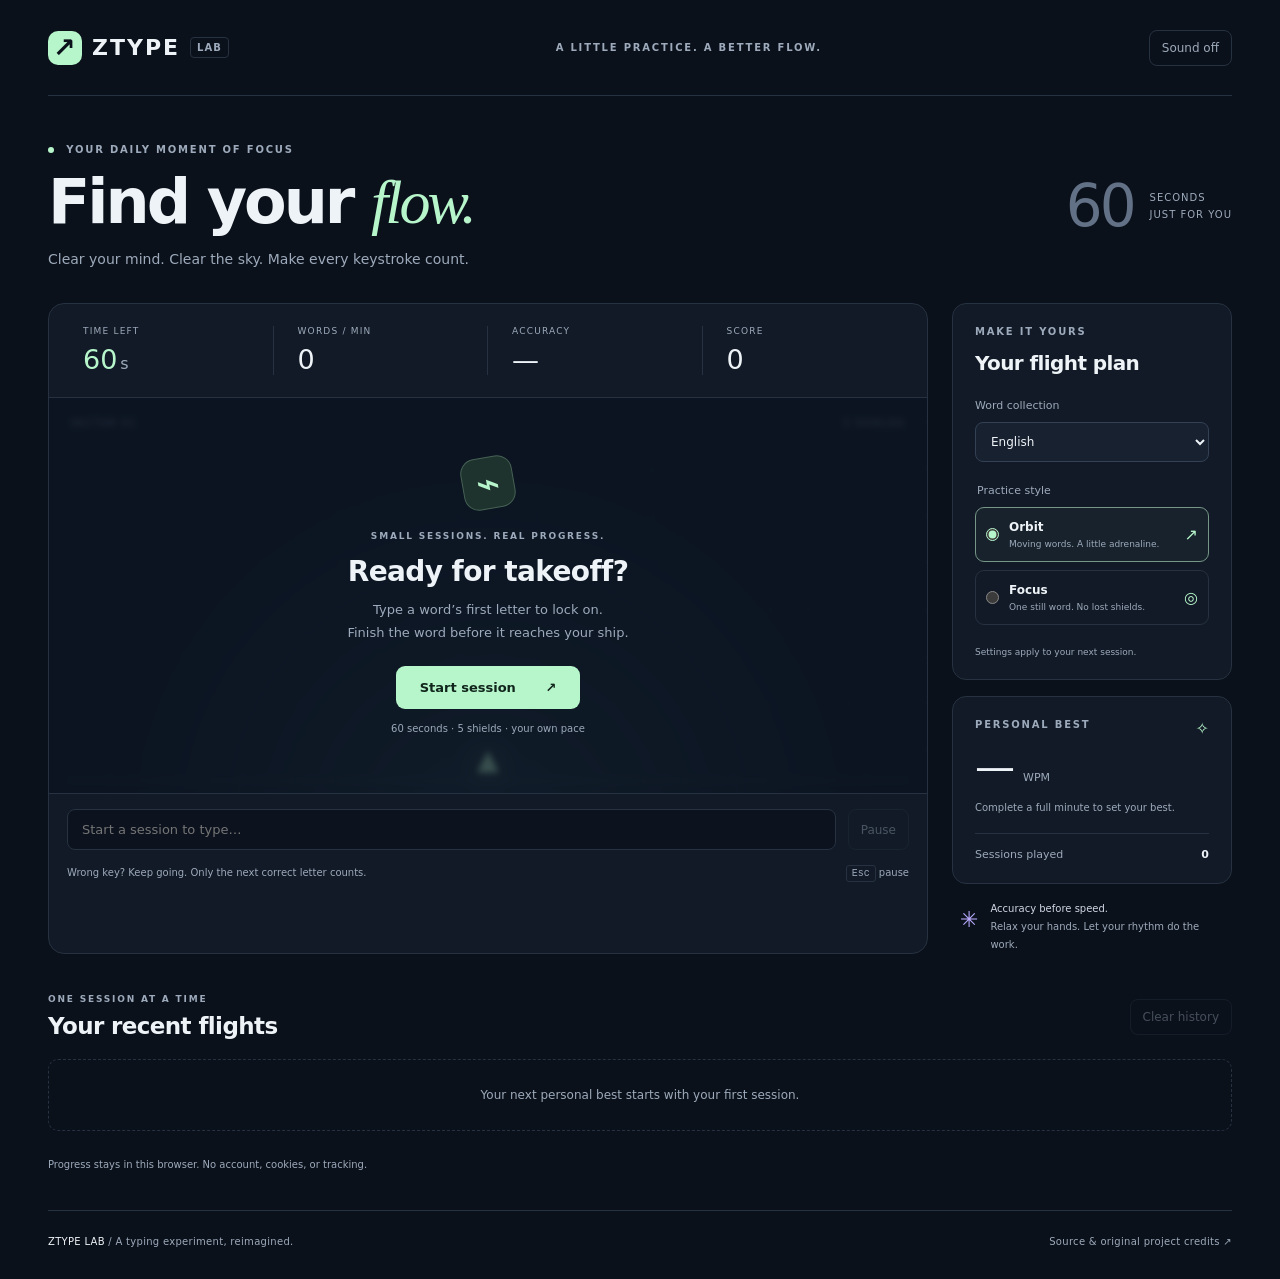
==== docs/play/index.html @ e676dd43 "Add ZType Lab browser MVP with practice modes, results and progress" ====
<!doctype html>
<html lang="en">
<head>
  <meta charset="utf-8"><meta name="viewport" content="width=device-width, initial-scale=1">
  <meta name="theme-color" content="#0b111b">
  <meta name="description" content="Build typing speed with a one-minute space challenge. Practice English, Norwegian, or coding words. No account needed.">
  <title>ZType — Find your flow</title>
  <link rel="icon" href="icon.svg" type="image/svg+xml"><link rel="stylesheet" href="style.css">
</head>
<body>
  <div class="shell">
    <header class="topbar"><a class="brand" href="./" aria-label="ZType home"><span class="brand-icon">↗</span> ZTYPE<span class="badge">LAB</span></a><span class="top-note">A LITTLE PRACTICE. A BETTER FLOW.</span><button id="sound" class="quiet" aria-pressed="false">Sound off</button></header>
    <main>
      <div class="intro"><div><p class="eyebrow"><span class="dot"></span> YOUR DAILY MOMENT OF FOCUS</p><h1>Find your <em>flow.</em></h1><p class="subtitle">Clear your mind. Clear the sky. Make every keystroke count.</p></div><div class="session-label"><strong>60</strong><span>SECONDS<br>JUST FOR YOU</span></div></div>
      <div class="workspace">
        <section class="game-panel" aria-label="Typing game">
          <div class="stats"><div><span>TIME LEFT</span><strong id="time">60<span>s</span></strong></div><div><span>WORDS / MIN</span><strong id="wpm">0</strong></div><div><span>ACCURACY</span><strong id="accuracy">—</strong></div><div><span>SCORE</span><strong id="score">0</strong></div></div>
          <div id="arena" class="arena">
            <div class="arena-label"><span id="sector">SECTOR 01</span><span id="shields">5 SHIELDS</span></div>
            <div class="orbit orbit-one"></div><div class="orbit orbit-two"></div><div id="targets" aria-hidden="true"></div>
            <div id="overlay" class="overlay">
              <div class="launch-icon" aria-hidden="true">⌁</div><p class="eyebrow">SMALL SESSIONS. REAL PROGRESS.</p><h2 id="overlay-title">Ready for takeoff?</h2><p id="overlay-copy">Type a word’s first letter to lock on.<br>Finish the word before it reaches your ship.</p><button id="start" class="primary">Start session <span aria-hidden="true">↗</span></button><span class="hint">60 seconds · 5 shields · your own pace</span>
            </div>
            <div class="ship" aria-hidden="true">▲</div><div class="boundary"></div>
          </div>
          <div class="input-row"><label class="sr-only" for="typing">Type target letters here</label><input id="typing" autocomplete="off" autocorrect="off" autocapitalize="off" spellcheck="false" placeholder="Start a session to type…" disabled aria-describedby="typing-help"><button id="pause" class="quiet" disabled>Pause</button></div>
          <div class="game-footer"><span id="typing-help">Wrong key? Keep going. Only the next correct letter counts.</span><span><kbd>Esc</kbd> pause</span></div>
          <p id="announcement" class="sr-only" role="status" aria-live="polite"></p>
        </section>
        <aside class="sidebar">
          <section class="card setup"><p class="eyebrow">MAKE IT YOURS</p><h2>Your flight plan</h2><label for="language">Word collection</label><select id="language"><option value="english">English</option><option value="norwegian">Norsk · Norwegian</option><option value="coding">Code vocabulary</option></select><fieldset><legend>Practice style</legend><label class="mode"><input type="radio" name="mode" value="arcade" checked><span><strong>Orbit</strong><small>Moving words. A little adrenaline.</small></span><span aria-hidden="true">↗</span></label><label class="mode"><input type="radio" name="mode" value="focus"><span><strong>Focus</strong><small>One still word. No lost shields.</small></span><span aria-hidden="true">◎</span></label></fieldset><p class="settings-note">Settings apply to your next session.</p></section>
          <section class="card progress"><div class="card-heading"><p class="eyebrow">PERSONAL BEST</p><span aria-hidden="true">✧</span></div><div class="best"><strong id="best">—</strong><span>WPM</span></div><p id="best-caption">Complete a full minute to set your best.</p><div class="progress-bottom"><span>Sessions played</span><strong id="sessions">0</strong></div></section>
          <section class="tip"><span aria-hidden="true">✳</span><p><strong>Accuracy before speed.</strong><br>Relax your hands. Let your rhythm do the work.</p></section>
        </aside>
      </div>
      <section class="history-section"><div class="history-heading"><div><p class="eyebrow">ONE SESSION AT A TIME</p><h2>Your recent flights</h2></div><button id="clear-history" class="quiet">Clear history</button></div><p id="empty-history">Your next personal best starts with your first session.</p><div class="table-wrap"><table id="history-table" hidden><caption class="sr-only">Last five typing sessions saved on this device</caption><thead><tr><th>Session</th><th>Collection / style</th><th>Speed</th><th>Accuracy</th><th>Score</th></tr></thead><tbody id="history"></tbody></table></div><p id="storage-note" class="privacy">Progress stays in this browser. No account, cookies, or tracking.</p></section>
    </main>
    <footer class="page-footer"><span>ZTYPE LAB <span class="muted">/ A typing experiment, reimagined.</span></span><a href="https://github.com/MohammedAli201/ztype-typing-game">Source &amp; original project credits ↗</a></footer>
  </div>
  <dialog id="results"><form method="dialog"><p class="eyebrow">SESSION COMPLETE</p><h2 id="result-title">Nice flying.</h2><p id="result-copy"></p><div class="result-grid"><div><strong id="result-wpm"></strong><span>WPM</span></div><div><strong id="result-accuracy"></strong><span>ACCURACY</span></div><div><strong id="result-cleared"></strong><span>WORDS CLEARED</span></div></div><p id="result-detail"></p><button class="primary" value="again">Fly again ↗</button><button class="quiet" value="close">Back to dashboard</button></form></dialog>
  <dialog id="clear-dialog"><form method="dialog"><h2>Clear your progress?</h2><p>This removes the sessions saved in this browser.</p><button class="primary" value="cancel">Keep my progress</button><button class="quiet" value="clear">Clear history</button></form></dialog>
  <noscript><p>This typing game needs JavaScript enabled.</p></noscript><script type="module" src="app.mjs"></script>
</body>
</html>
---- docs/play/style.css ----
:root{color-scheme:dark;--bg:#0b111b;--panel:#111a26;--border:#263141;--text:#eef3f7;--muted:#9daabb;--mint:#b7f5cb;--purple:#b9aaff;font-family:Inter,ui-sans-serif,system-ui,-apple-system,BlinkMacSystemFont,"Segoe UI",sans-serif;font-synthesis:none}
*{box-sizing:border-box}body{margin:0;background:var(--bg);color:var(--text)}button,input,select{font:inherit}button,a,input,select{touch-action:manipulation}button{cursor:pointer}button:disabled{opacity:.4;cursor:default}button:focus-visible,a:focus-visible,input:focus-visible,select:focus-visible{outline:3px solid var(--mint);outline-offset:4px}button{border:0}a{color:inherit;text-decoration:none}a:hover{text-decoration:underline}.shell{max-width:1280px;margin:auto;padding:0 48px}.topbar{height:96px;display:flex;align-items:center;justify-content:space-between;border-bottom:1px solid var(--border)}.brand{font-weight:850;letter-spacing:2px;display:flex;align-items:center;gap:10px;font-size:22px}.brand-icon{background:var(--mint);color:var(--bg);width:34px;height:34px;display:grid;place-items:center;border-radius:10px;font-size:27px}.badge{font-size:10px;font-weight:600;letter-spacing:1px;border:1px solid var(--border);padding:4px 6px;border-radius:4px;color:var(--muted)}.top-note,.eyebrow{font-size:10px;font-weight:650;letter-spacing:1.8px;color:var(--muted)}.quiet{background:transparent;color:var(--muted);padding:10px 12px;border:1px solid var(--border);border-radius:8px;font-size:12px}.quiet:hover:not(:disabled){background:#202c3c;color:var(--text)}.intro{display:flex;justify-content:space-between;align-items:center;padding:48px 0 36px}.eyebrow{margin:0 0 14px}.dot{display:inline-block;width:6px;height:6px;background:var(--mint);border-radius:50%;margin-right:7px}h1{font-size:clamp(40px,5vw,62px);letter-spacing:-3px;line-height:1.05;margin:14px 0 16px;font-weight:650}h1 em{font-family:Georgia,serif;color:var(--mint);font-weight:400}h2{font-weight:550;letter-spacing:-.6px}.subtitle{font-size:14px;color:var(--muted);margin:0}.session-label{display:flex;align-items:center;gap:16px;color:var(--muted)}.session-label strong{font-size:58px;font-weight:250;letter-spacing:-3px;color:#637187}.session-label span{font-size:10px;letter-spacing:1px;line-height:1.7}.workspace{display:grid;grid-template-columns:minmax(0,1fr) 280px;gap:24px}.game-panel{border:1px solid var(--border);border-radius:16px;overflow:hidden;background:var(--panel);min-width:0}.stats{display:grid;grid-template-columns:repeat(4,1fr);padding:22px 10px;border-bottom:1px solid var(--border)}.stats>div{padding:0 24px;border-right:1px solid var(--border)}.stats>div:last-child{border:0}.stats>div>span{display:block;color:var(--muted);font-size:9px;letter-spacing:1.2px;margin-bottom:8px}.stats strong{font-size:27px;font-weight:500;font-variant-numeric:tabular-nums}.stats strong span{font-size:16px;color:var(--muted);margin-left:3px}.stats>div:first-child strong{color:var(--mint)}.arena{height:395px;position:relative;overflow:hidden;background-color:#0d1522;background-image:radial-gradient(circle at 50% 110%,#1c3540 0,transparent 60%),radial-gradient(#8090aa55 .7px,transparent .7px);background-size:auto,39px 47px}.arena-label{position:absolute;top:20px;left:22px;right:22px;display:flex;justify-content:space-between;font-size:9px;letter-spacing:1.6px;color:#8d9cb2}.orbit{border:1px solid #4f677b25;border-radius:50%;position:absolute;left:50%;top:105%;transform:translate(-50%,-50%);pointer-events:none}.orbit-one{width:500px;height:500px}.orbit-two{width:760px;height:760px}.overlay{position:absolute;inset:0;display:flex;align-items:center;justify-content:center;flex-direction:column;z-index:3;text-align:center;padding:25px;background:#0d1522bd;backdrop-filter:blur(3px)}[hidden]{display:none!important}.launch-icon{width:52px;height:52px;border:1px solid #456254;background:#1f332e;border-radius:15px;display:grid;place-items:center;font-size:40px;color:var(--mint);margin-bottom:22px;transform:rotate(-10deg)}.overlay .eyebrow{font-size:9px}.overlay h2{font-size:28px;margin:0 0 10px}.overlay p:not(.eyebrow){font-size:13px;color:var(--muted);line-height:1.8;margin:0 0 22px}.primary{background:var(--mint);color:#10251b;border-radius:9px;padding:14px 24px;font-weight:650;font-size:13px;min-width:180px}.primary:hover{background:#d5ffdf}.primary span{margin-left:25px}.hint{font-size:10px;color:var(--muted);margin-top:14px}.ship{position:absolute;bottom:17px;left:50%;transform:translateX(-50%);color:var(--mint);font-size:28px;text-shadow:0 0 28px #b7f5cb80}.boundary{position:absolute;bottom:12px;left:20px;right:20px;border-top:1px dashed #b7f5cb40}.input-row{display:flex;gap:12px;padding:15px 18px;border-top:1px solid var(--border)}.input-row input{width:100%;min-width:0;background:#0c131e;border:1px solid var(--border);border-radius:8px;padding:12px 14px;color:var(--mint);font-size:13px}.game-footer{display:flex;justify-content:space-between;gap:12px;padding:0 18px 16px;font-size:10px;color:var(--muted);line-height:1.5}.game-footer>span:last-child{white-space:nowrap}kbd{font:9px inherit;border:1px solid var(--border);border-radius:3px;padding:2px 5px}.sidebar{display:flex;flex-direction:column;gap:16px}.card{background:var(--panel);border:1px solid var(--border);border-radius:14px;padding:22px}.card h2{font-size:20px;margin:0 0 24px}.card label:not(.mode),legend{font-size:11px;color:var(--muted);display:block;margin-bottom:10px}select{width:100%;background:#172130;border:1px solid #344155;color:var(--text);padding:11px;border-radius:8px;font-size:12px}fieldset{border:0;margin:22px 0 0;padding:0}.mode{display:flex;align-items:center;gap:10px;padding:12px 10px;border:1px solid var(--border);border-radius:9px;margin-bottom:8px;cursor:pointer}.mode:has(input:checked){border-color:#769787;background:#b7f5cb09}.mode input{accent-color:var(--mint);margin:0}.mode span:nth-child(2){flex:1}.mode strong{font-size:12px;font-weight:600;display:block}.mode small{font-size:9px;color:var(--muted);display:block;margin-top:5px}.mode>span:last-child{color:var(--mint)}.settings-note{font-size:9px;color:var(--muted);margin:14px 0 0}.card-heading{display:flex;justify-content:space-between}.card-heading>span{color:var(--mint)}.best strong{font-size:40px;font-weight:450;letter-spacing:-2px}.best>span{font-size:11px;color:var(--muted);margin-left:10px}.progress p:not(.eyebrow){font-size:10px;color:var(--muted);line-height:1.5}.progress-bottom{display:flex;justify-content:space-between;border-top:1px solid var(--border);margin-top:18px;padding-top:14px;font-size:11px;color:var(--muted)}.progress-bottom strong{color:var(--text)}.tip{display:flex;gap:12px;padding:0 8px;color:var(--muted);font-size:10px;line-height:1.8}.tip>span{font-size:22px;color:var(--purple)}.tip p{margin:0}.tip strong{font-weight:500;color:#d0d8e5}.history-section{margin:40px 0}.history-heading{display:flex;justify-content:space-between;align-items:center}.history-heading h2{font-size:23px;margin:0}.history-heading .eyebrow{font-size:9px;margin-bottom:9px}#empty-history{border:1px dashed var(--border);border-radius:10px;text-align:center;padding:28px;font-size:12px;color:var(--muted);margin-top:20px}.privacy{font-size:10px;color:var(--muted);margin-top:16px}.table-wrap{overflow-x:auto}table{width:100%;border-collapse:collapse;font-size:12px;margin-top:24px;text-align:left}th{font-size:10px;color:var(--muted);font-weight:400}th,td{padding:14px 12px;border-bottom:1px solid var(--border);white-space:nowrap}td:nth-child(3){color:var(--mint)}.page-footer{display:flex;justify-content:space-between;gap:16px;border-top:1px solid var(--border);padding:25px 0 32px;font-size:10px;letter-spacing:.3px}.page-footer a,.muted{color:var(--muted)}.target{position:absolute;transform:translate(-50%,-50%);background:#1a2638;border:1px solid #44546c;border-radius:7px;padding:7px 10px;font-family:ui-monospace,SFMono-Regular,Consolas,monospace;font-size:clamp(11px,1.2vw,16px);letter-spacing:.5px;white-space:nowrap;box-shadow:0 4px 14px #0003}.target.locked{border-color:var(--mint);background:#203e35;box-shadow:0 0 18px #b7f5cb18}.target .typed{color:var(--mint)}.target.focus-target{font-size:32px;padding:18px 28px}.arena.error{box-shadow:inset 0 0 0 2px #f69e9e}dialog{max-width:500px;width:calc(100% - 32px);border:1px solid #3b4c5c;background:var(--panel);color:var(--text);border-radius:18px;padding:32px;text-align:center}dialog::backdrop{background:#060b14ce;backdrop-filter:blur(6px)}dialog h2{font-size:32px;margin:16px 0}dialog p:not(.eyebrow){font-size:13px;color:var(--muted);line-height:1.7}dialog .quiet{margin-top:12px}.result-grid{display:grid;grid-template-columns:repeat(3,1fr);gap:15px;margin:30px 0}.result-grid strong{display:block;font-size:30px;font-weight:500;color:var(--mint)}.result-grid span{font-size:9px;color:var(--muted);letter-spacing:1px}.sr-only{position:absolute;width:1px;height:1px;padding:0;margin:-1px;overflow:hidden;clip:rect(0,0,0,0);white-space:nowrap;border:0}
@media(min-width:700px){.target{max-width:20%}}@media(max-width:950px){.shell{padding:0 24px}.workspace{grid-template-columns:minmax(0,1fr) 245px;gap:16px}.stats>div{padding:0 12px}.card{padding:18px}.top-note{display:none}.game-footer>span:first-child{max-width:70%}}
@media(max-width:720px){.shell{padding:0 16px}.topbar{height:76px}.intro{padding:30px 0}.intro h1{letter-spacing:-2px}.session-label{display:none}.subtitle{font-size:12px;line-height:1.7}.workspace{grid-template-columns:1fr}.sidebar{display:grid;grid-template-columns:1fr 1fr;gap:12px}.setup{grid-row:span 2}.tip{align-self:start;padding:0}.stats>div{padding:0 14px}.arena{height:340px}.target{padding:6px;font-size:11px;letter-spacing:0}.target.focus-target{font-size:26px}.game-footer{font-size:9px}.page-footer{flex-direction:column;font-size:9px}.history-heading h2{font-size:20px}}
@media(max-width:420px){.sidebar{grid-template-columns:1fr}.setup{grid-row:auto}.tip{display:none}.stats>div{padding:0 9px}.stats>div>span{font-size:8px}.stats strong{font-size:23px}.overlay h2{font-size:25px}}
@media(prefers-reduced-motion:reduce){*,*::before,*::after{scroll-behavior:auto!important;animation:none!important;transition:none!important}}
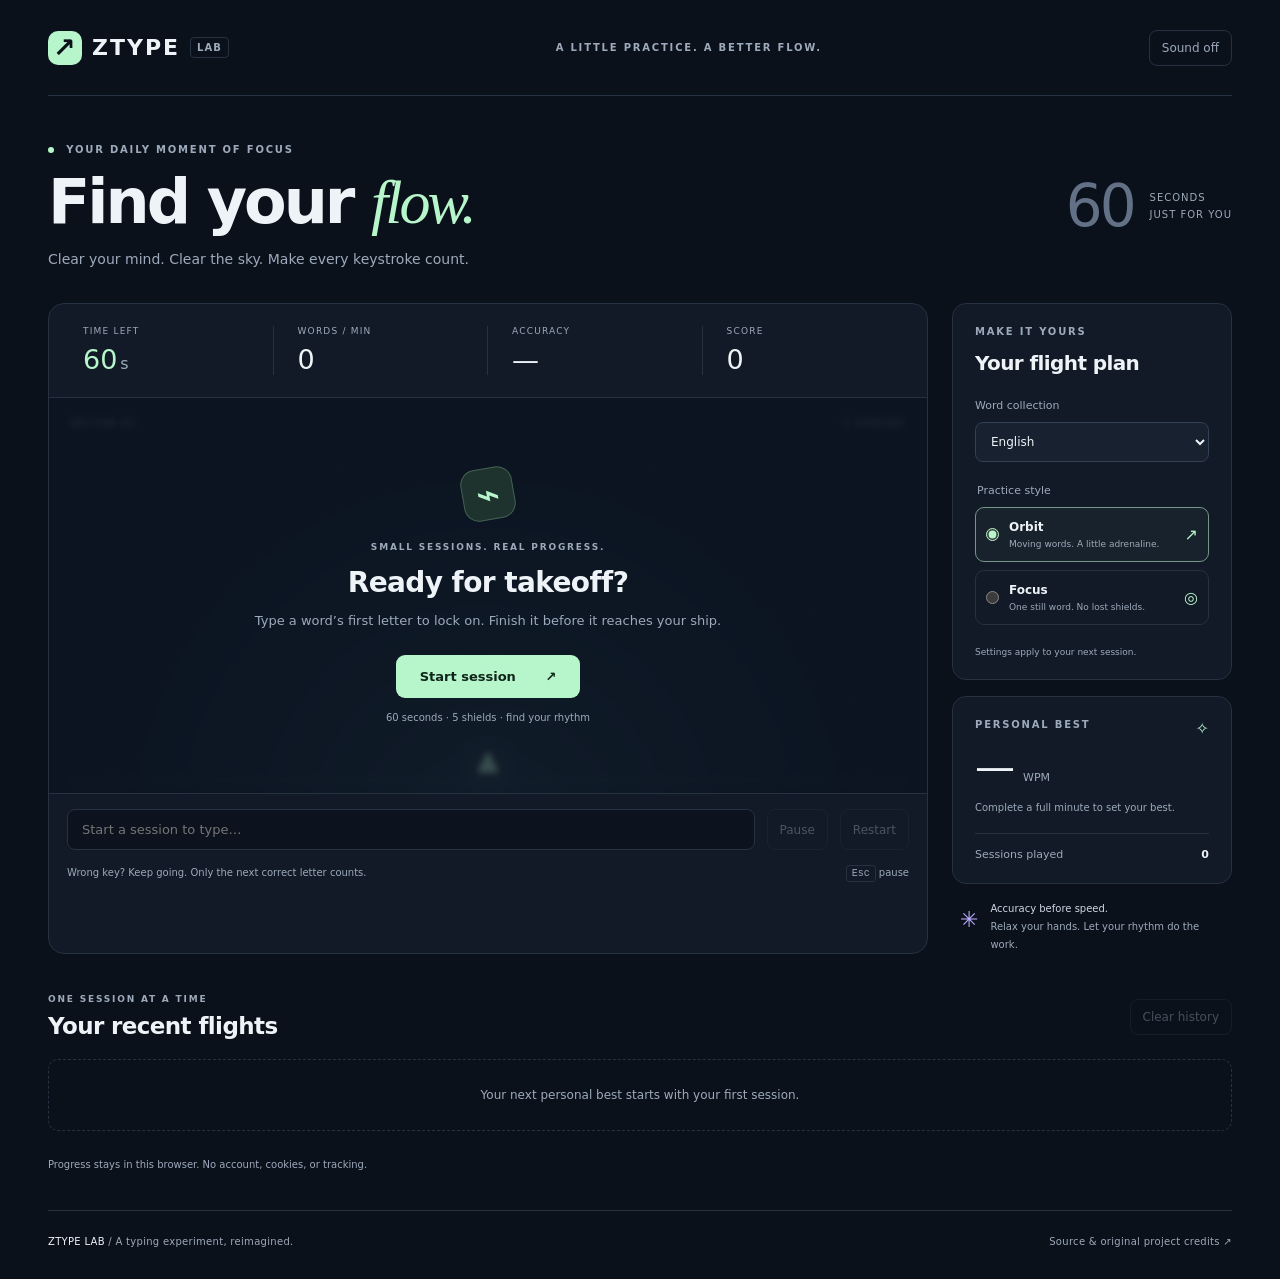
==== commit e7df8ecc: "Refine practice guidance, add restart, and link the live game" ====
--- a/docs/play/index.html
+++ b/docs/play/index.html
@@ -23,7 +23,7 @@
             </div>
             <div class="ship" aria-hidden="true">▲</div><div class="boundary"></div>
           </div>
-          <div class="input-row"><label class="sr-only" for="typing">Type target letters here</label><input id="typing" autocomplete="off" autocorrect="off" autocapitalize="off" spellcheck="false" placeholder="Start a session to type…" disabled aria-describedby="typing-help"><button id="pause" class="quiet" disabled>Pause</button></div>
+          <div class="input-row"><label class="sr-only" for="typing">Type target letters here</label><input id="typing" autocomplete="off" autocorrect="off" autocapitalize="off" spellcheck="false" placeholder="Start a session to type…" disabled aria-describedby="typing-help"><button id="pause" class="quiet" disabled>Pause</button><button id="restart" class="quiet" disabled title="Start a fresh session; the current attempt is not saved">Restart</button></div>
           <div class="game-footer"><span id="typing-help">Wrong key? Keep going. Only the next correct letter counts.</span><span><kbd>Esc</kbd> pause</span></div>
           <p id="announcement" class="sr-only" role="status" aria-live="polite"></p>
         </section>
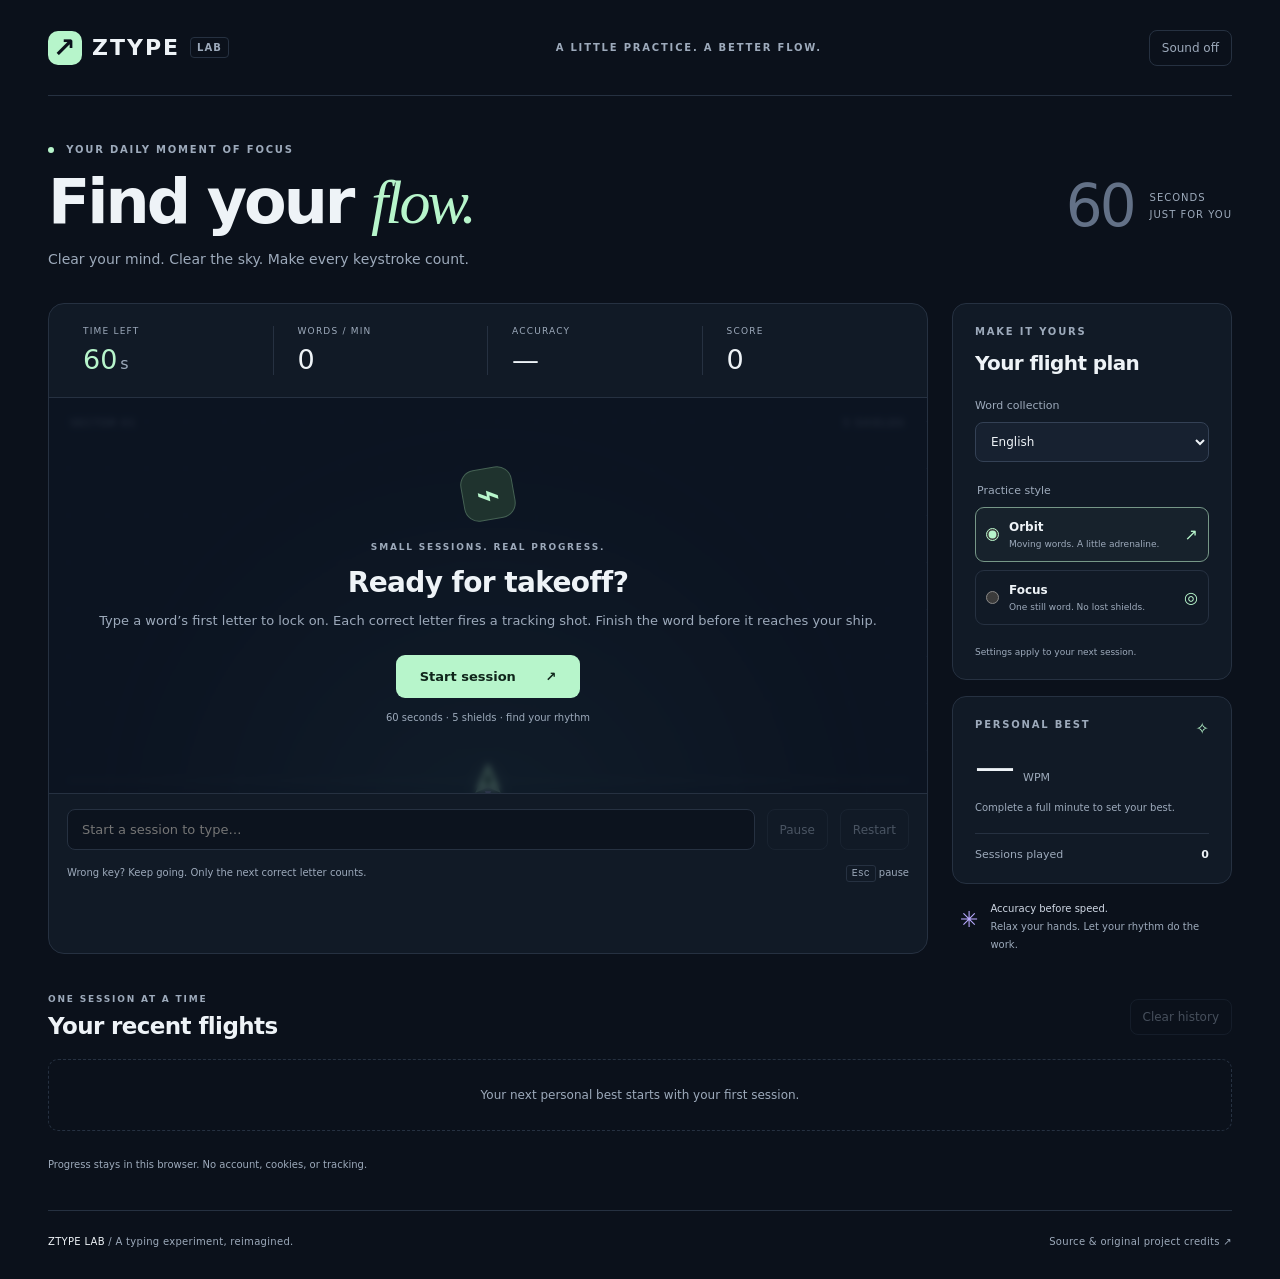
==== commit e9f96674: "Restore aimed shooting with homing projectiles, collisions and impact effects" ====
--- a/docs/play/index.html
+++ b/docs/play/index.html
@@ -5,7 +5,7 @@
   <meta name="theme-color" content="#0b111b">
   <meta name="description" content="Build typing speed with a one-minute space challenge. Practice English, Norwegian, or coding words. No account needed.">
   <title>ZType — Find your flow</title>
-  <link rel="icon" href="icon.svg" type="image/svg+xml"><link rel="stylesheet" href="style.css">
+  <link rel="icon" href="icon.svg" type="image/svg+xml"><link rel="stylesheet" href="style.css?v=0.2.0">
 </head>
 <body>
   <div class="shell">
@@ -21,7 +21,7 @@
             <div id="overlay" class="overlay">
               <div class="launch-icon" aria-hidden="true">⌁</div><p class="eyebrow">SMALL SESSIONS. REAL PROGRESS.</p><h2 id="overlay-title">Ready for takeoff?</h2><p id="overlay-copy">Type a word’s first letter to lock on.<br>Finish the word before it reaches your ship.</p><button id="start" class="primary">Start session <span aria-hidden="true">↗</span></button><span class="hint">60 seconds · 5 shields · your own pace</span>
             </div>
-            <div class="ship" aria-hidden="true">▲</div><div class="boundary"></div>
+            <svg id="combat" viewBox="0 0 800 400" preserveAspectRatio="none" aria-hidden="true"></svg><div class="ship" aria-hidden="true"><svg viewBox="0 0 40 48"><path d="M20 2 36 40 20 33 4 40Z" fill="#b7f5cb"/><path d="M20 12 25 29H15Z" fill="#16362b"/><path d="m16 38 4 9 4-9" fill="#b9aaff"/></svg></div><div class="boundary"></div>
           </div>
           <div class="input-row"><label class="sr-only" for="typing">Type target letters here</label><input id="typing" autocomplete="off" autocorrect="off" autocapitalize="off" spellcheck="false" placeholder="Start a session to type…" disabled aria-describedby="typing-help"><button id="pause" class="quiet" disabled>Pause</button><button id="restart" class="quiet" disabled title="Start a fresh session; the current attempt is not saved">Restart</button></div>
           <div class="game-footer"><span id="typing-help">Wrong key? Keep going. Only the next correct letter counts.</span><span><kbd>Esc</kbd> pause</span></div>
@@ -39,6 +39,6 @@
   </div>
   <dialog id="results"><form method="dialog"><p class="eyebrow">SESSION COMPLETE</p><h2 id="result-title">Nice flying.</h2><p id="result-copy"></p><div class="result-grid"><div><strong id="result-wpm"></strong><span>WPM</span></div><div><strong id="result-accuracy"></strong><span>ACCURACY</span></div><div><strong id="result-cleared"></strong><span>WORDS CLEARED</span></div></div><p id="result-detail"></p><button class="primary" value="again">Fly again ↗</button><button class="quiet" value="close">Back to dashboard</button></form></dialog>
   <dialog id="clear-dialog"><form method="dialog"><h2>Clear your progress?</h2><p>This removes the sessions saved in this browser.</p><button class="primary" value="cancel">Keep my progress</button><button class="quiet" value="clear">Clear history</button></form></dialog>
-  <noscript><p>This typing game needs JavaScript enabled.</p></noscript><script type="module" src="app.mjs"></script>
+  <noscript><p>This typing game needs JavaScript enabled.</p></noscript><script type="module" src="app.mjs?v=0.2.0"></script>
 </body>
 </html>
--- a/docs/play/style.css
+++ b/docs/play/style.css
@@ -4,3 +4,14 @@
 @media(max-width:720px){.shell{padding:0 16px}.topbar{height:76px}.intro{padding:30px 0}.intro h1{letter-spacing:-2px}.session-label{display:none}.subtitle{font-size:12px;line-height:1.7}.workspace{grid-template-columns:1fr}.sidebar{display:grid;grid-template-columns:1fr 1fr;gap:12px}.setup{grid-row:span 2}.tip{align-self:start;padding:0}.stats>div{padding:0 14px}.arena{height:340px}.target{padding:6px;font-size:11px;letter-spacing:0}.target.focus-target{font-size:26px}.game-footer{font-size:9px}.page-footer{flex-direction:column;font-size:9px}.history-heading h2{font-size:20px}}
 @media(max-width:420px){.sidebar{grid-template-columns:1fr}.setup{grid-row:auto}.tip{display:none}.stats>div{padding:0 9px}.stats>div>span{font-size:8px}.stats strong{font-size:23px}.overlay h2{font-size:25px}}
 @media(prefers-reduced-motion:reduce){*,*::before,*::after{scroll-behavior:auto!important;animation:none!important;transition:none!important}}
+
+/* Projectile rendering uses the same world coordinates as the engine. */
+#combat { position: absolute; inset: 0; width: 100%; height: 100%; pointer-events: none; z-index: 1; overflow: visible; }
+.laser { stroke: #d4ffe5; stroke-width: 3; stroke-linecap: round; filter: drop-shadow(0 0 4px #83f2b4); }
+.impact { fill: none; stroke: #b7f5cb; stroke-width: 2; }
+.destruction { stroke: #c6b4ff; stroke-width: 3; }
+.spark { fill: #c6b4ff; }
+.target { z-index: 2; }
+.target.secured { border-color: #b9aaff; background: #302647; }
+.ship { top: 92%; bottom: auto; width: 32px; height: 38px; z-index: 2; transform-origin: center; }
+.ship svg { width: 100%; height: 100%; display: block; filter: drop-shadow(0 0 8px #b7f5cb55); }
